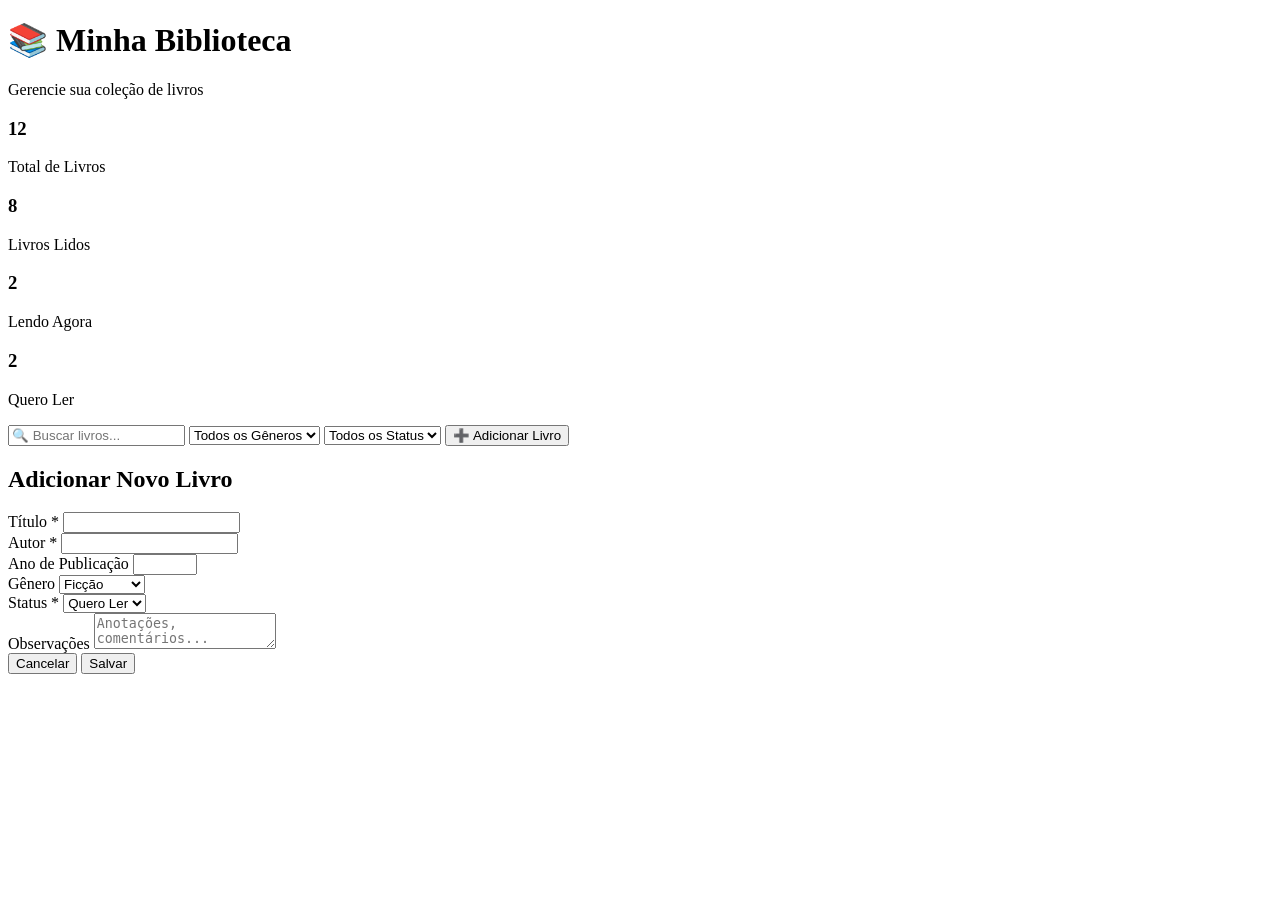
==== frontend/index.html @ 8dd6997d "Add a frontend for the project" ====
<!DOCTYPE html>
<html lang="pt-BR">
<head>
    <meta charset="UTF-8">
    <meta name="viewport" content="width=device-width, initial-scale=1.0">
    <link rel="stylesheet" href="style.css">
    <!-- <script src="script.js" defer></script> -->
     <script src="scriptTeste.js" defer></script>
    <title>Minha Biblioteca</title>
</head>
<body>
    <div class="container">
        <header>
            <h1>📚 Minha Biblioteca</h1>
            <p>Gerencie sua coleção de livros</p>
        </header>

        <div class="stats">
            <div class="stat-card">
                <h3 id="totalBooks">12</h3>
                <p>Total de Livros</p>
            </div>
            <div class="stat-card">
                <h3 id="booksRead">8</h3>
                <p>Livros Lidos</p>
            </div>
            <div class="stat-card">
                <h3 id="booksReading">2</h3>
                <p>Lendo Agora</p>
            </div>
            <div class="stat-card">
                <h3 id="booksToRead">2</h3>
                <p>Quero Ler</p>
            </div>
        </div>

        <div class="controls">
            <div class="controls-row">
                <input type="text" id="searchInput" placeholder="🔍 Buscar livros...">
                <select id="filterGenre">
                    <option value="">Todos os Gêneros</option>
                    <option value="Ficção">Ficção</option>
                    <option value="Não-ficção">Não-ficção</option>
                    <option value="Fantasia">Fantasia</option>
                    <option value="Romance">Romance</option>
                    <option value="Técnico">Técnico</option>
                </select>
                <select id="filterStatus">
                    <option value="">Todos os Status</option>
                    <option value="lido">Lido</option>
                    <option value="lendo">Lendo</option>
                    <option value="quero-ler">Quero Ler</option>
                </select>
                <button class="btn btn-primary" onclick="openAddModal()">➕ Adicionar Livro</button>
            </div>
        </div>

        <div class="books-grid" id="booksGrid">
            <!-- Livros serão inseridos aqui -->
        </div>
    </div>

    <!-- Modal para adicionar/editar livro -->
    <div class="modal" id="bookModal">
        <div class="modal-content">
            <div class="modal-header">
                <h2 id="modalTitle">Adicionar Novo Livro</h2>
            </div>
            <form id="bookForm">
                <div class="form-group">
                    <label>Título *</label>
                    <input type="text" id="bookTitle" required>
                </div>
                <div class="form-group">
                    <label>Autor *</label>
                    <input type="text" id="bookAuthor" required>
                </div>
                <div class="form-group">
                    <label>Ano de Publicação</label>
                    <input type="number" id="bookYear" min="1000" max="2099">
                </div>
                <div class="form-group">
                    <label>Gênero</label>
                    <select id="bookGenre">
                        <option value="Ficção">Ficção</option>
                        <option value="Não-ficção">Não-ficção</option>
                        <option value="Fantasia">Fantasia</option>
                        <option value="Romance">Romance</option>
                        <option value="Técnico">Técnico</option>
                        <option value="Biografia">Biografia</option>
                    </select>
                </div>
                <div class="form-group">
                    <label>Status *</label>
                    <select id="bookStatus" required>
                        <option value="quero-ler">Quero Ler</option>
                        <option value="lendo">Lendo</option>
                        <option value="lido">Lido</option>
                    </select>
                </div>
                <div class="form-group">
                    <label>Observações</label>
                    <textarea id="bookNotes" placeholder="Anotações, comentários..."></textarea>
                </div>
                <div class="modal-actions">
                    <button type="button" class="btn btn-cancel btn-small" onclick="closeModal()">Cancelar</button>
                    <button type="submit" class="btn btn-primary btn-small">Salvar</button>
                </div>
            </form>
        </div>
    </div>
</body>
</html>
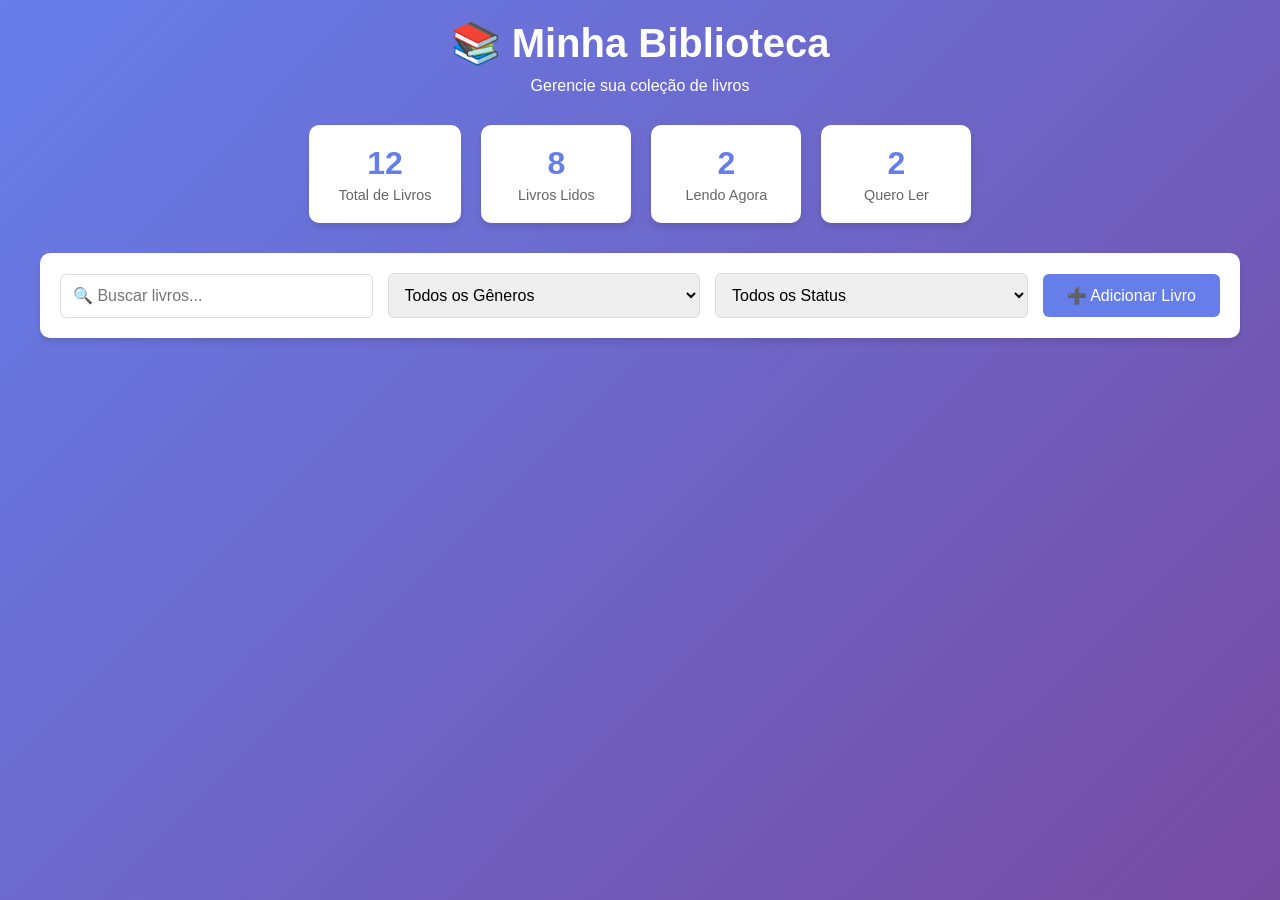
==== commit 5354b0ce: "Fix the css and js link" ====
--- a/frontend/index.html
+++ b/frontend/index.html
@@ -3,9 +3,9 @@
 <head>
     <meta charset="UTF-8">
     <meta name="viewport" content="width=device-width, initial-scale=1.0">
-    <link rel="stylesheet" href="style.css">
+    <link rel="stylesheet" href="css/style.css">
     <!-- <script src="script.js" defer></script> -->
-     <script src="scriptTeste.js" defer></script>
+     <script src="js/scriptTeste.js" defer></script>
     <title>Minha Biblioteca</title>
 </head>
 <body>
--- a/frontend/css/style.css
+++ b/frontend/css/style.css
@@ -0,0 +1,293 @@
+        * {
+            margin: 0;
+            padding: 0;
+            box-sizing: border-box;
+        }
+
+        body {
+            font-family: 'Segoe UI', Tahoma, Geneva, Verdana, sans-serif;
+            background: linear-gradient(135deg, #667eea 0%, #764ba2 100%);
+            min-height: 100vh;
+            padding: 20px;
+        }
+
+        .container {
+            max-width: 1200px;
+            margin: 0 auto;
+        }
+
+        header {
+            text-align: center;
+            color: white;
+            margin-bottom: 30px;
+        }
+
+        header h1 {
+            font-size: 2.5em;
+            margin-bottom: 10px;
+        }
+
+        .stats {
+            display: flex;
+            gap: 20px;
+            justify-content: center;
+            margin-bottom: 30px;
+            flex-wrap: wrap;
+        }
+
+        .stat-card {
+            background: white;
+            padding: 20px 30px;
+            border-radius: 10px;
+            box-shadow: 0 4px 6px rgba(0,0,0,0.1);
+            min-width: 150px;
+            text-align: center;
+        }
+
+        .stat-card h3 {
+            color: #667eea;
+            font-size: 2em;
+            margin-bottom: 5px;
+        }
+
+        .stat-card p {
+            color: #666;
+            font-size: 0.9em;
+        }
+
+        .controls {
+            background: white;
+            padding: 20px;
+            border-radius: 10px;
+            margin-bottom: 20px;
+            box-shadow: 0 4px 6px rgba(0,0,0,0.1);
+        }
+
+        .controls-row {
+            display: flex;
+            gap: 15px;
+            flex-wrap: wrap;
+            align-items: center;
+        }
+
+        .btn {
+            padding: 12px 24px;
+            border: none;
+            border-radius: 6px;
+            cursor: pointer;
+            font-size: 1em;
+            transition: all 0.3s;
+            font-weight: 500;
+        }
+
+        .btn-primary {
+            background: #667eea;
+            color: white;
+        }
+
+        .btn-primary:hover {
+            background: #5568d3;
+            transform: translateY(-2px);
+            box-shadow: 0 4px 8px rgba(0,0,0,0.2);
+        }
+
+        input, select {
+            padding: 12px;
+            border: 1px solid #ddd;
+            border-radius: 6px;
+            font-size: 1em;
+            flex: 1;
+            min-width: 200px;
+        }
+
+        .books-grid {
+            display: grid;
+            grid-template-columns: repeat(auto-fill, minmax(280px, 1fr));
+            gap: 20px;
+        }
+
+        .book-card {
+            background: white;
+            border-radius: 10px;
+            padding: 20px;
+            box-shadow: 0 4px 6px rgba(0,0,0,0.1);
+            transition: transform 0.3s, box-shadow 0.3s;
+        }
+
+        .book-card:hover {
+            transform: translateY(-5px);
+            box-shadow: 0 8px 12px rgba(0,0,0,0.15);
+        }
+
+        .book-header {
+            margin-bottom: 15px;
+        }
+
+        .book-title {
+            font-size: 1.3em;
+            color: #333;
+            margin-bottom: 5px;
+        }
+
+        .book-author {
+            color: #667eea;
+            font-size: 1em;
+            margin-bottom: 10px;
+        }
+
+        .book-details {
+            color: #666;
+            font-size: 0.9em;
+            margin-bottom: 15px;
+        }
+
+        .book-details p {
+            margin: 5px 0;
+        }
+
+        .status-badge {
+            display: inline-block;
+            padding: 5px 15px;
+            border-radius: 20px;
+            font-size: 0.85em;
+            font-weight: 500;
+            margin-bottom: 15px;
+        }
+
+        .status-lido {
+            background: #d4edda;
+            color: #155724;
+        }
+
+        .status-lendo {
+            background: #fff3cd;
+            color: #856404;
+        }
+
+        .status-quero-ler {
+            background: #d1ecf1;
+            color: #0c5460;
+        }
+
+        .book-actions {
+            display: flex;
+            gap: 10px;
+            margin-top: 15px;
+        }
+
+        .btn-small {
+            padding: 8px 16px;
+            font-size: 0.9em;
+            flex: 1;
+        }
+
+        .btn-edit {
+            background: #ffc107;
+            color: #333;
+        }
+
+        .btn-edit:hover {
+            background: #e0a800;
+        }
+
+        .btn-delete {
+            background: #dc3545;
+            color: white;
+        }
+
+        .btn-delete:hover {
+            background: #c82333;
+        }
+
+        .modal {
+            display: none;
+            position: fixed;
+            top: 0;
+            left: 0;
+            width: 100%;
+            height: 100%;
+            background: rgba(0,0,0,0.5);
+            justify-content: center;
+            align-items: center;
+            z-index: 1000;
+        }
+
+        .modal.active {
+            display: flex;
+        }
+
+        .modal-content {
+            background: white;
+            padding: 30px;
+            border-radius: 10px;
+            max-width: 500px;
+            width: 90%;
+            max-height: 90vh;
+            overflow-y: auto;
+        }
+
+        .modal-header {
+            margin-bottom: 20px;
+        }
+
+        .modal-header h2 {
+            color: #333;
+        }
+
+        .form-group {
+            margin-bottom: 15px;
+        }
+
+        .form-group label {
+            display: block;
+            margin-bottom: 5px;
+            color: #333;
+            font-weight: 500;
+        }
+
+        .form-group input,
+        .form-group select,
+        .form-group textarea {
+            width: 100%;
+        }
+
+        textarea {
+            padding: 12px;
+            border: 1px solid #ddd;
+            border-radius: 6px;
+            font-size: 1em;
+            font-family: inherit;
+            resize: vertical;
+            min-height: 100px;
+        }
+
+        .modal-actions {
+            display: flex;
+            gap: 10px;
+            margin-top: 20px;
+        }
+
+        .btn-cancel {
+            background: #6c757d;
+            color: white;
+        }
+
+        .btn-cancel:hover {
+            background: #5a6268;
+        }
+
+        .empty-state {
+            text-align: center;
+            padding: 60px 20px;
+            background: white;
+            border-radius: 10px;
+        }
+
+        .empty-state h3 {
+            color: #333;
+            margin-bottom: 10px;
+        }
+
+        .empty-state p {
+            color: #666;
+        }
